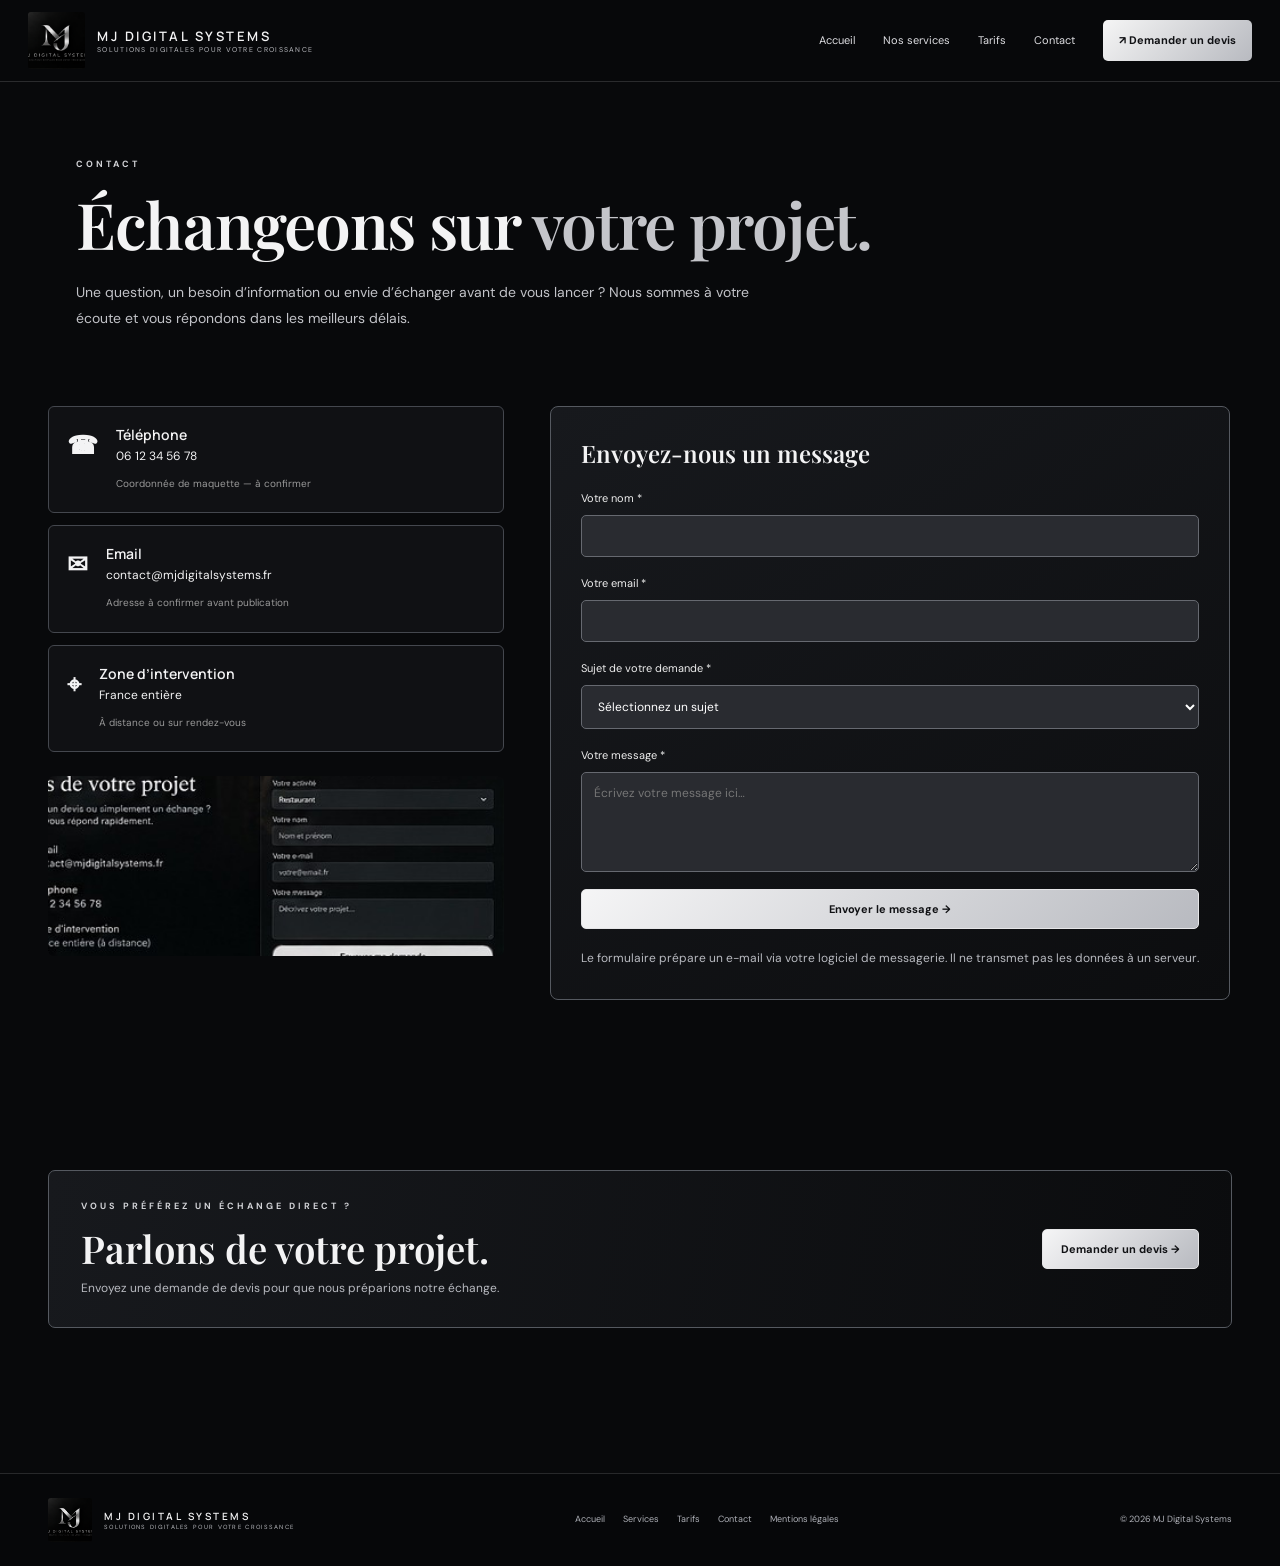
==== contact.html @ fbd268e7 "Add files via upload" ====
<!doctype html>
<html lang="fr"><head><meta charset="utf-8"><meta name="viewport" content="width=device-width,initial-scale=1">
<meta name="theme-color" content="#08090b"><meta name="description" content="MJ Digital Systems conçoit des sites internet, menus numériques et solutions QR code pour les professionnels.">
<title>Contact | MJ Digital Systems</title>
<link rel="preconnect" href="https://fonts.googleapis.com"><link rel="preconnect" href="https://fonts.gstatic.com" crossorigin>
<link href="https://fonts.googleapis.com/css2?family=DM+Sans:wght@400;500;600;700&family=Manrope:wght@400;500;600;700;800&family=Playfair+Display:wght@500;600&display=swap" rel="stylesheet">
<link rel="stylesheet" href="styles.css"></head><body>
<header class="header"><a class="brand" href="index.html"><img src="logo-mj-digital-systems.png" alt="MJ Digital Systems"><span><b>MJ DIGITAL SYSTEMS</b><small>SOLUTIONS DIGITALES POUR VOTRE CROISSANCE</small></span></a>
<button class="menu" aria-label="Ouvrir le menu" aria-expanded="false">☰</button><nav class="nav"><a href="index.html">Accueil</a><a href="services.html">Nos services</a><a href="tarifs.html">Tarifs</a><a href="contact.html">Contact</a><a class="nav-cta" href="devis.html">↗ Demander un devis</a></nav></header>
<main><section class="page-hero"><p class="eyebrow">CONTACT</p><h1>Échangeons sur <em>votre projet.</em></h1><p class="lead">Une question, un besoin d’information ou envie d’échanger avant de vous lancer ? Nous sommes à votre écoute et vous répondons dans les meilleurs délais.</p></section><section class="section contact-layout"><aside class="contact-details"><article><b>☎</b><div><h3>Téléphone</h3><p>06 12 34 56 78</p><small>Coordonnée de maquette — à confirmer</small></div></article><article><b>✉</b><div><h3>Email</h3><p>contact@mjdigitalsystems.fr</p><small>Adresse à confirmer avant publication</small></div></article><article><b>⌖</b><div><h3>Zone d’intervention</h3><p>France entière</p><small>À distance ou sur rendez-vous</small></div></article><img class="contact-image" src="contact-workspace.jpg" alt="Espace de travail MJ Digital Systems"></aside><form id="contact-form" class="form-card"><h2>Envoyez-nous un message</h2><label>Votre nom *<input name="nom" required></label><label>Votre email *<input name="email" type="email" required></label><label>Sujet de votre demande *<select name="sujet" required><option value="">Sélectionnez un sujet</option><option>Création de site internet</option><option>Solution restaurant / QR code</option><option>Demande de tarif</option><option>Autre demande</option></select></label><label>Votre message *<textarea name="message" required placeholder="Écrivez votre message ici…"></textarea></label><button class="btn silver" type="submit">Envoyer le message →</button><p class="fineprint">Le formulaire prépare un e-mail via votre logiciel de messagerie. Il ne transmet pas les données à un serveur.</p></form></section><section class="section"><div class="cta-band"><div><p class="eyebrow">VOUS PRÉFÉREZ UN ÉCHANGE DIRECT ?</p><h2>Parlons de votre projet.</h2><p>Envoyez une demande de devis pour que nous préparions notre échange.</p></div><a class="btn silver" href="devis.html">Demander un devis →</a></div></section></main><footer class="footer"><a class="brand" href="index.html"><img src="logo-mj-digital-systems.png" alt=""><span><b>MJ DIGITAL SYSTEMS</b><small>SOLUTIONS DIGITALES POUR VOTRE CROISSANCE</small></span></a><nav><a href="index.html">Accueil</a><a href="services.html">Services</a><a href="tarifs.html">Tarifs</a><a href="contact.html">Contact</a><a href="mentions-legales.html">Mentions légales</a></nav><small>© <span class="year"></span> MJ Digital Systems</small></footer><script src="script.js"></script></body></html>
---- styles.css ----
*{box-sizing:border-box}html{scroll-behavior:smooth}body{margin:0;background:#08090b;color:#f3f3f4;font:15px/1.65 "DM Sans",sans-serif}a{color:inherit;text-decoration:none}.header{height:82px;padding:0 max(28px,calc((100% - 1240px)/2));display:flex;align-items:center;justify-content:space-between;border-bottom:1px solid #ffffff24;position:sticky;top:0;z-index:20;background:#08090bf2;backdrop-filter:blur(16px)}.brand{display:flex;align-items:center;gap:12px}.brand img{width:57px;height:57px;object-fit:cover;border-radius:3px}.brand span{display:flex;flex-direction:column;line-height:1.4}.brand b{font:600 13px Manrope,sans-serif;letter-spacing:2.5px}.brand small{font-size:7px;letter-spacing:1.3px;color:#b8b9be}.nav{display:flex;align-items:center;gap:28px}.nav a{font-size:11px;color:#dedee2}.nav a:hover{color:white}.nav-cta{background:linear-gradient(135deg,#f5f5f5,#b8bac0);color:#101114!important;padding:11px 16px;border-radius:5px;font-weight:700}.menu{display:none;background:none;border:0;color:#fff;font-size:24px}.hero{max-width:1240px;margin:auto;min-height:550px;padding:65px 28px;display:grid;grid-template-columns:1fr 1.08fr;gap:45px;align-items:center}.hero-copy{max-width:570px}.eyebrow{font-size:9px;letter-spacing:3px;color:#d1d2d6;font-weight:700;margin:0 0 17px}.hero h1,.page-hero h1{font:600 clamp(40px,5vw,64px)/1.08 "Playfair Display",serif;letter-spacing:-1.3px;margin:0 0 22px}.hero h1 em,.page-hero h1 em{color:#c4c5ca;font-style:normal}.lead{font-size:14px;color:#c2c3c8;line-height:1.85;max-width:540px}.actions{display:flex;gap:12px;margin-top:28px;flex-wrap:wrap}.btn{display:inline-flex;align-items:center;justify-content:center;gap:16px;border:1px solid #777980;padding:12px 18px;border-radius:5px;font:700 11px "DM Sans";cursor:pointer}.silver{background:linear-gradient(135deg,#f5f5f6,#b8bac0);color:#101114;border-color:#e5e5e7}.outline{background:transparent;color:#f3f3f4}.dark{background:#111216;color:white;border-color:#111216}.hero-photo{height:405px;position:relative;border:1px solid #555;border-radius:8px;overflow:hidden;background:#181818}.hero-photo>img{width:100%;height:100%;object-fit:cover;filter:brightness(.72)}.hero-photo:after{content:"";position:absolute;inset:0;background:linear-gradient(90deg,#05060744,transparent 65%),linear-gradient(0deg,#05060788,transparent 45%)}.photo-stamp{position:absolute;right:20px;bottom:18px;width:116px;height:74px;overflow:hidden;border:1px solid #ffffff66;border-radius:4px;z-index:1}.photo-stamp img{width:100%;height:100%;object-fit:cover}.value-row{max-width:1184px;margin:auto;padding:32px 20px 48px;border-top:1px solid #ffffff24;border-bottom:1px solid #ffffff24;display:grid;grid-template-columns:repeat(3,1fr);text-align:center}.value-row article{padding:10px 24px;border-right:1px solid #ffffff20}.value-row article:last-child{border:0}.value-row article>span{font-size:28px;color:#d9dade}.value-row h3{font:600 15px Manrope;margin:7px 0}.value-row p,.section-title>p:last-child{font-size:12px;color:#b8bac0;margin:0}.section{max-width:1240px;margin:auto;padding:80px 28px}.section-title{text-align:center;max-width:720px;margin:0 auto 36px}.section-title h2,.cta-band h2{font:600 clamp(28px,3vw,39px) "Playfair Display",serif;margin:0 0 13px}.cards{display:grid;gap:18px}.three{grid-template-columns:repeat(3,1fr)}.two{grid-template-columns:repeat(2,1fr)}.service-card,.feature-card{border:1px solid #45474d;background:linear-gradient(145deg,#17191d,#0c0d0f);border-radius:7px;overflow:hidden;transition:transform .2s,border-color .2s}.service-card:hover{transform:translateY(-4px);border-color:#bfc1c8}.service-card>img{width:100%;height:190px;object-fit:cover;display:block;filter:brightness(.82)}.service-card>div{padding:18px 20px}.service-card h3,.price-card h3{font:600 17px Manrope;margin:0 0 8px}.service-card p,.price-card p{font-size:12px;color:#b8bac0;margin:0 0 15px}.service-card b{font-size:10px}.pricing{background:linear-gradient(180deg,#101114,#090a0c);max-width:none;border-block:1px solid #ffffff1c}.pricing>.section-title,.pricing>.cards,.pricing>.fineprint,.pricing .table-wrap{max-width:1184px;margin-left:auto;margin-right:auto}.price-card{position:relative;border:1px solid #53565d;border-radius:7px;padding:26px;background:linear-gradient(145deg,#17191d,#0b0c0e);display:flex;flex-direction:column;min-height:445px}.price-card.featured{background:linear-gradient(145deg,#e9e9eb,#c1c2c7);color:#111216;transform:translateY(-7px)}.popular{position:absolute;top:-12px;left:50%;transform:translateX(-50%);white-space:nowrap;background:#f5f5f6;color:#15161a;border-radius:20px;padding:4px 13px;font-size:8px;font-weight:800}.price-card strong{font:700 32px Manrope;margin-top:12px}.price-card>small{font-size:10px;color:#aeb0b7}.featured p,.featured>small{color:#444}.price-card ul,.feature-card ul{padding-left:17px;margin:20px 0 24px;flex:1}.price-card li{font-size:11px;color:#d1d2d5;padding:5px 0}.featured li{color:#333}.price-card .btn{width:100%;margin-top:auto}.fineprint{text-align:center;font-size:10px;color:#93959c;margin:20px auto 0;max-width:900px}.approach{padding-bottom:90px}.steps{display:grid;grid-template-columns:repeat(3,1fr);gap:28px;text-align:center}.steps article{padding:12px}.steps article>b{display:grid;place-items:center;width:48px;height:48px;margin:0 auto 16px;border:1px solid #bfc1c7;border-radius:50%;font:700 17px Manrope;background:#121316}.steps h3{font:600 15px Manrope}.steps p{font-size:12px;color:#b9bbc1}.cta-band{max-width:1184px;margin:10px auto 65px;padding:28px 32px;border:1px solid #555960;border-radius:7px;background:linear-gradient(100deg,#17191d,#0b0c0e);display:flex;align-items:center;justify-content:space-between;gap:24px}.cta-band .eyebrow{margin-bottom:8px}.cta-band h2{margin:0 0 5px}.cta-band p:not(.eyebrow){font-size:12px;color:#b8bac0;margin:0}.page-hero{max-width:1184px;margin:auto;padding:75px 28px 25px}.page-hero h1{max-width:800px}.page-hero .lead{max-width:700px}.page-hero.compact{text-align:center;padding-bottom:35px}.page-hero.compact .lead{margin:auto}.feature-card{display:grid;grid-template-columns: .9fr 1.1fr;min-height:300px}.feature-card>img{width:100%;height:100%;min-height:300px;object-fit:cover;filter:brightness(.8)}.feature-card>div{padding:27px}.feature-card h2{font:600 25px "Playfair Display";margin:0 0 12px}.feature-card p:not(.eyebrow){font-size:12px;color:#bfc1c6}.feature-card li{font-size:11px;color:#d0d1d5;padding:4px 0}.table-wrap{margin-top:55px;overflow-x:auto}.table-wrap h2{font:600 23px "Playfair Display"}.table-wrap table{width:100%;border-collapse:collapse;min-width:600px;background:#111216}.table-wrap th,.table-wrap td{text-align:left;padding:13px 15px;border:1px solid #373a40;font-size:11px}.table-wrap th{background:#27292e}.progress{display:flex;justify-content:center;align-items:center;gap:14px;margin:0 auto 25px}.progress>span{width:34px;height:34px;border:1px solid #676a72;border-radius:50%;display:grid;place-items:center;font-weight:700;color:#aeb0b7;position:relative}.progress>span small{position:absolute;top:39px;white-space:nowrap;font-size:9px;font-weight:400}.progress>span.active{background:linear-gradient(135deg,#f4f4f5,#b8bac0);color:#111}.progress>i{width:15%;height:1px;background:#676a72}.form-section{padding-top:25px}.form-card{max-width:850px;margin:auto;padding:30px;border:1px solid #555960;border-radius:8px;background:linear-gradient(145deg,#17191d,#0c0d0f)}.form-page{display:none}.form-page.active{display:block}.form-card h2{font:600 24px "Playfair Display";margin:0}.form-card p{font-size:12px;color:#b8bac0}.form-card label{display:block;font-size:11px;margin:17px 0;color:#eee}.form-card input:not([type=radio]):not([type=checkbox]),.form-card select,.form-card textarea{display:block;width:100%;margin-top:8px;background:#292b30;color:#fff;border:1px solid #666970;border-radius:5px;padding:12px;font:12px "DM Sans"}.form-card textarea{min-height:100px;resize:vertical}.form-card fieldset{border:0;padding:0;margin:22px 0}.form-card legend{font-size:11px}.choice-grid{display:grid;grid-template-columns:repeat(4,1fr);gap:10px}.choice{position:relative;border:1px solid #555960;border-radius:6px;padding:17px 9px!important;min-height:115px;text-align:center;display:flex!important;flex-direction:column;align-items:center;justify-content:center}.choice input{position:absolute;top:8px;right:8px}.choice b{font-size:22px}.choice strong{font-size:11px}.choice small{font-size:9px;color:#aaa}.choice:has(input:checked){border-color:#fff;background:#ffffff10}.checks{display:grid;grid-template-columns:repeat(2,1fr);gap:8px}.checks label{padding:10px;border:1px solid #555960;border-radius:5px;margin:0}.checks input,.consent input{accent-color:#ccc;margin-right:7px}.two{display:grid;grid-template-columns:1fr 1fr;gap:15px}.form-nav{display:flex;justify-content:space-between;margin-top:24px}.assurances{max-width:850px;margin:20px auto;display:grid;grid-template-columns:repeat(3,1fr);border:1px solid #3f4248;border-radius:6px;padding:18px}.assurances span{text-align:center;font-size:14px;border-right:1px solid #444;padding:5px}.assurances span:last-child{border:0}.assurances small{display:block;font-size:9px;color:#aaa}.success{text-align:center;margin-top:20px}.contact-layout{display:grid;grid-template-columns:.8fr 1.2fr;gap:45px;align-items:start;padding-top:35px}.contact-details article{display:flex;gap:18px;padding:18px;border:1px solid #44474e;border-radius:6px;margin-bottom:12px;background:#101114}.contact-details article>b{font-size:25px}.contact-details h3{font:600 14px Manrope;margin:0}.contact-details p{font-size:12px;margin:3px 0}.contact-details small{font-size:10px;color:#999}.contact-image{width:100%;height:180px;object-fit:cover;border-radius:6px;margin-top:12px}.contact-layout .form-card h2{margin-bottom:20px}.contact-layout .form-card .btn{width:100%}.legal{max-width:850px}.legal h2{font:600 21px "Playfair Display";margin-top:28px}.legal p{font-size:13px;color:#bbb}.footer{border-top:1px solid #ffffff22;padding:24px max(28px,calc((100% - 1184px)/2));display:flex;align-items:center;justify-content:space-between;gap:20px;background:#060709}.footer .brand img{width:44px;height:44px}.footer .brand b{font-size:10px}.footer .brand small{font-size:6px}.footer nav{display:flex;gap:18px;flex-wrap:wrap}.footer nav a,.footer>small{font-size:9px;color:#aeb0b7}@media(max-width:760px){.header{height:70px;padding:0 17px}.brand img{width:45px;height:45px}.brand b{font-size:10px}.brand small{font-size:6px}.menu{display:block}.nav{display:none;position:absolute;top:69px;left:0;right:0;padding:15px 20px 20px;background:#0b0c0f;border-bottom:1px solid #444;flex-direction:column;align-items:stretch;gap:0}.nav.open{display:flex}.nav a:not(.nav-cta){padding:12px 0;border-bottom:1px solid #ffffff14}.nav-cta{margin-top:12px;text-align:center}.hero{grid-template-columns:1fr;padding:48px 20px 38px;gap:28px}.hero h1,.page-hero h1{font-size:43px}.hero-photo{height:280px}.value-row{grid-template-columns:1fr;padding:15px 20px}.value-row article{border-right:0;border-bottom:1px solid #ffffff20;padding:18px}.value-row article:last-child{border:0}.section{padding:58px 20px}.three,.two{grid-template-columns:1fr}.price-card.featured{transform:none;margin:8px 0}.steps{grid-template-columns:1fr;gap:10px}.steps article{padding:10px 0}.cta-band{margin:0 20px 45px;padding:23px;align-items:flex-start;flex-direction:column}.page-hero{padding:50px 20px 15px}.feature-card{grid-template-columns:1fr}.feature-card>img{height:210px;min-height:0}.choice-grid{grid-template-columns:repeat(2,1fr)}.form-card{padding:21px 16px}.two{gap:0}.progress{gap:7px}.progress>i{width:9%}.progress>span small{font-size:8px}.assurances{padding:12px 5px}.assurances span{font-size:11px;padding:5px 3px}.assurances small{font-size:8px}.contact-layout{grid-template-columns:1fr;gap:25px;padding-top:20px}.footer{padding:24px 18px;flex-direction:column;text-align:center}.footer nav{justify-content:center;gap:12px}}
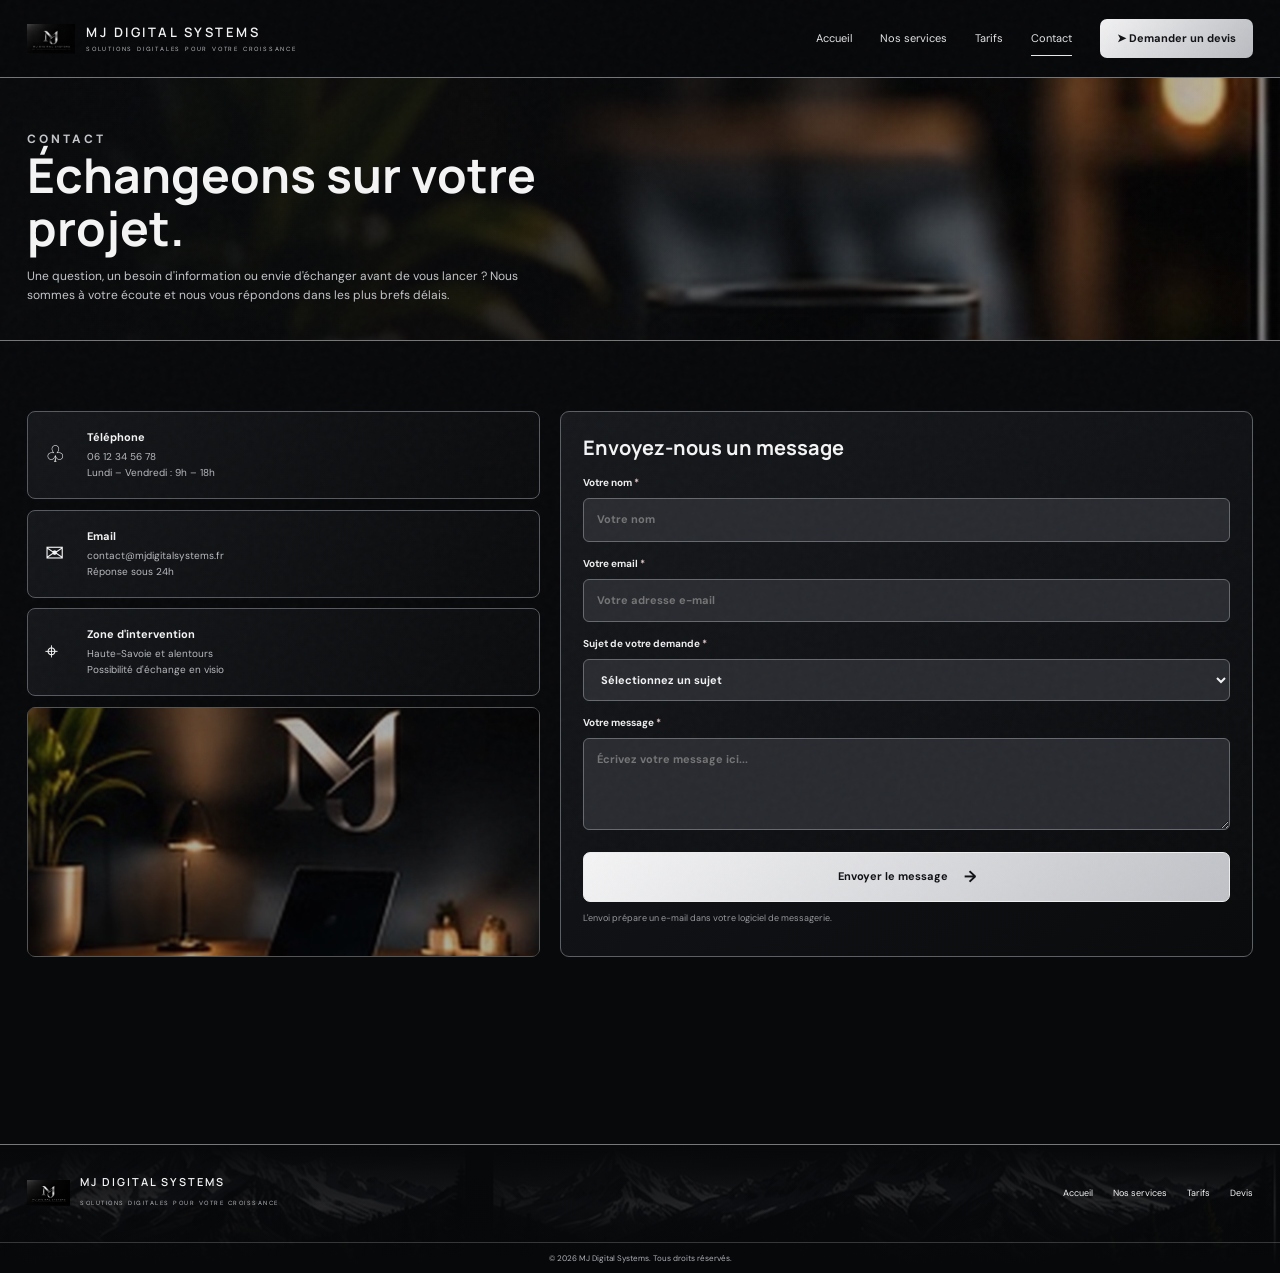
==== commit 40a77531: "Add files via upload" ====
--- a/contact.html
+++ b/contact.html
@@ -1,10 +1 @@
-<!doctype html>
-<html lang="fr"><head><meta charset="utf-8"><meta name="viewport" content="width=device-width,initial-scale=1">
-<meta name="theme-color" content="#08090b"><meta name="description" content="MJ Digital Systems conçoit des sites internet, menus numériques et solutions QR code pour les professionnels.">
-<title>Contact | MJ Digital Systems</title>
-<link rel="preconnect" href="https://fonts.googleapis.com"><link rel="preconnect" href="https://fonts.gstatic.com" crossorigin>
-<link href="https://fonts.googleapis.com/css2?family=DM+Sans:wght@400;500;600;700&family=Manrope:wght@400;500;600;700;800&family=Playfair+Display:wght@500;600&display=swap" rel="stylesheet">
-<link rel="stylesheet" href="styles.css"></head><body>
-<header class="header"><a class="brand" href="index.html"><img src="logo-mj-digital-systems.png" alt="MJ Digital Systems"><span><b>MJ DIGITAL SYSTEMS</b><small>SOLUTIONS DIGITALES POUR VOTRE CROISSANCE</small></span></a>
-<button class="menu" aria-label="Ouvrir le menu" aria-expanded="false">☰</button><nav class="nav"><a href="index.html">Accueil</a><a href="services.html">Nos services</a><a href="tarifs.html">Tarifs</a><a href="contact.html">Contact</a><a class="nav-cta" href="devis.html">↗ Demander un devis</a></nav></header>
-<main><section class="page-hero"><p class="eyebrow">CONTACT</p><h1>Échangeons sur <em>votre projet.</em></h1><p class="lead">Une question, un besoin d’information ou envie d’échanger avant de vous lancer ? Nous sommes à votre écoute et vous répondons dans les meilleurs délais.</p></section><section class="section contact-layout"><aside class="contact-details"><article><b>☎</b><div><h3>Téléphone</h3><p>06 12 34 56 78</p><small>Coordonnée de maquette — à confirmer</small></div></article><article><b>✉</b><div><h3>Email</h3><p>contact@mjdigitalsystems.fr</p><small>Adresse à confirmer avant publication</small></div></article><article><b>⌖</b><div><h3>Zone d’intervention</h3><p>France entière</p><small>À distance ou sur rendez-vous</small></div></article><img class="contact-image" src="contact-workspace.jpg" alt="Espace de travail MJ Digital Systems"></aside><form id="contact-form" class="form-card"><h2>Envoyez-nous un message</h2><label>Votre nom *<input name="nom" required></label><label>Votre email *<input name="email" type="email" required></label><label>Sujet de votre demande *<select name="sujet" required><option value="">Sélectionnez un sujet</option><option>Création de site internet</option><option>Solution restaurant / QR code</option><option>Demande de tarif</option><option>Autre demande</option></select></label><label>Votre message *<textarea name="message" required placeholder="Écrivez votre message ici…"></textarea></label><button class="btn silver" type="submit">Envoyer le message →</button><p class="fineprint">Le formulaire prépare un e-mail via votre logiciel de messagerie. Il ne transmet pas les données à un serveur.</p></form></section><section class="section"><div class="cta-band"><div><p class="eyebrow">VOUS PRÉFÉREZ UN ÉCHANGE DIRECT ?</p><h2>Parlons de votre projet.</h2><p>Envoyez une demande de devis pour que nous préparions notre échange.</p></div><a class="btn silver" href="devis.html">Demander un devis →</a></div></section></main><footer class="footer"><a class="brand" href="index.html"><img src="logo-mj-digital-systems.png" alt=""><span><b>MJ DIGITAL SYSTEMS</b><small>SOLUTIONS DIGITALES POUR VOTRE CROISSANCE</small></span></a><nav><a href="index.html">Accueil</a><a href="services.html">Services</a><a href="tarifs.html">Tarifs</a><a href="contact.html">Contact</a><a href="mentions-legales.html">Mentions légales</a></nav><small>© <span class="year"></span> MJ Digital Systems</small></footer><script src="script.js"></script></body></html>+<!doctype html><html lang="fr"><head><meta charset="utf-8"><meta name="viewport" content="width=device-width,initial-scale=1"><meta name="theme-color" content="#08090b"><meta name="description" content="Contactez MJ Digital Systems pour parler de votre projet de site internet, menu digital ou solution numérique."><title>Contact | MJ Digital Systems</title><link rel="icon" href="logo-mj-digital-systems.png"><link rel="stylesheet" href="styles.css"></head><body class="page-contact"><header class="header"><a class="brand" href="index.html"><img src="logo-mj-digital-systems.png" alt="MJ Digital Systems"><span class="brand-copy"><strong>MJ DIGITAL SYSTEMS</strong><small>SOLUTIONS DIGITALES POUR VOTRE CROISSANCE</small></span></a><button class="menu" aria-expanded="false" aria-label="Ouvrir le menu">☰</button><nav class="nav"><a href="index.html">Accueil</a><a href="index.html#services">Nos services</a><a href="index.html#tarifs">Tarifs</a><a class="active" href="contact.html">Contact</a><a class="cta" href="devis.html">➤ Demander un devis</a></nav></header><main><section class="page-hero"><div class="wrap"><p class="eyebrow">CONTACT</p><h1>Échangeons sur votre projet.</h1><p>Une question, un besoin d'information ou envie d'échanger avant de vous lancer ? Nous sommes à votre écoute et nous vous répondons dans les plus brefs délais.</p></div></section><section class="section wrap"><div class="contact-grid"><div class="contact-details"><article class="detail"><span class="sym">♧</span><div><strong>Téléphone</strong><p>06 12 34 56 78<br>Lundi – Vendredi : 9h – 18h</p></div></article><article class="detail"><span class="sym">✉</span><div><strong>Email</strong><p>contact@mjdigitalsystems.fr<br>Réponse sous 24h</p></div></article><article class="detail"><span class="sym">⌖</span><div><strong>Zone d'intervention</strong><p>Haute-Savoie et alentours<br>Possibilité d'échange en visio</p></div></article><div class="contact-pic" role="img" aria-label="Ambiance de travail MJ Digital Systems"></div></div><div class="contact-form"><h2>Envoyez-nous un message</h2><form id="contact-form"><label class="field">Votre nom <b>*</b><input name="nom" required placeholder="Votre nom"></label><label class="field">Votre email <b>*</b><input type="email" name="email" required placeholder="Votre adresse e-mail"></label><label class="field">Sujet de votre demande <b>*</b><select name="sujet" required><option value="">Sélectionnez un sujet</option><option>Création de site internet</option><option>Solution restaurant / QR Code</option><option>Solutions digitales</option><option>Question sur les tarifs</option><option>Autre demande</option></select></label><label class="field">Votre message <b>*</b><textarea name="message" required placeholder="Écrivez votre message ici..."></textarea></label><button class="btn btn-light" type="submit">Envoyer le message <span class="arrow">→</span></button><p class="note">L'envoi prépare un e-mail dans votre logiciel de messagerie.</p></form></div></div><div class="appointment"><span class="cal">▦</span><div><h3>Prendre un rendez-vous</h3><p>Vous préférez échanger directement ? Planifions un rendez-vous (téléphonique ou en visio) au moment qui vous convient.</p></div><a class="btn btn-light" href="mailto:contact@mjdigitalsystems.fr?subject=Demande%20de%20rendez-vous">Réserver un créneau <span class="arrow">→</span></a></div></section></main><footer class="footer"><div class="footer-inner wrap"><a class="footer-brand" href="index.html"><img src="logo-mj-digital-systems.png" alt=""><span><strong>MJ DIGITAL SYSTEMS</strong><small>SOLUTIONS DIGITALES POUR VOTRE CROISSANCE</small></span></a><nav class="footer-nav"><a href="index.html">Accueil</a><a href="index.html#services">Nos services</a><a href="index.html#tarifs">Tarifs</a><a href="devis.html">Devis</a></nav></div><div class="copyright">© <span class="year"></span> MJ Digital Systems. Tous droits réservés.</div></footer><script src="script.js"></script></body></html>
--- a/styles.css
+++ b/styles.css
@@ -1 +1,43 @@
-*{box-sizing:border-box}html{scroll-behavior:smooth}body{margin:0;background:#08090b;color:#f3f3f4;font:15px/1.65 "DM Sans",sans-serif}a{color:inherit;text-decoration:none}.header{height:82px;padding:0 max(28px,calc((100% - 1240px)/2));display:flex;align-items:center;justify-content:space-between;border-bottom:1px solid #ffffff24;position:sticky;top:0;z-index:20;background:#08090bf2;backdrop-filter:blur(16px)}.brand{display:flex;align-items:center;gap:12px}.brand img{width:57px;height:57px;object-fit:cover;border-radius:3px}.brand span{display:flex;flex-direction:column;line-height:1.4}.brand b{font:600 13px Manrope,sans-serif;letter-spacing:2.5px}.brand small{font-size:7px;letter-spacing:1.3px;color:#b8b9be}.nav{display:flex;align-items:center;gap:28px}.nav a{font-size:11px;color:#dedee2}.nav a:hover{color:white}.nav-cta{background:linear-gradient(135deg,#f5f5f5,#b8bac0);color:#101114!important;padding:11px 16px;border-radius:5px;font-weight:700}.menu{display:none;background:none;border:0;color:#fff;font-size:24px}.hero{max-width:1240px;margin:auto;min-height:550px;padding:65px 28px;display:grid;grid-template-columns:1fr 1.08fr;gap:45px;align-items:center}.hero-copy{max-width:570px}.eyebrow{font-size:9px;letter-spacing:3px;color:#d1d2d6;font-weight:700;margin:0 0 17px}.hero h1,.page-hero h1{font:600 clamp(40px,5vw,64px)/1.08 "Playfair Display",serif;letter-spacing:-1.3px;margin:0 0 22px}.hero h1 em,.page-hero h1 em{color:#c4c5ca;font-style:normal}.lead{font-size:14px;color:#c2c3c8;line-height:1.85;max-width:540px}.actions{display:flex;gap:12px;margin-top:28px;flex-wrap:wrap}.btn{display:inline-flex;align-items:center;justify-content:center;gap:16px;border:1px solid #777980;padding:12px 18px;border-radius:5px;font:700 11px "DM Sans";cursor:pointer}.silver{background:linear-gradient(135deg,#f5f5f6,#b8bac0);color:#101114;border-color:#e5e5e7}.outline{background:transparent;color:#f3f3f4}.dark{background:#111216;color:white;border-color:#111216}.hero-photo{height:405px;position:relative;border:1px solid #555;border-radius:8px;overflow:hidden;background:#181818}.hero-photo>img{width:100%;height:100%;object-fit:cover;filter:brightness(.72)}.hero-photo:after{content:"";position:absolute;inset:0;background:linear-gradient(90deg,#05060744,transparent 65%),linear-gradient(0deg,#05060788,transparent 45%)}.photo-stamp{position:absolute;right:20px;bottom:18px;width:116px;height:74px;overflow:hidden;border:1px solid #ffffff66;border-radius:4px;z-index:1}.photo-stamp img{width:100%;height:100%;object-fit:cover}.value-row{max-width:1184px;margin:auto;padding:32px 20px 48px;border-top:1px solid #ffffff24;border-bottom:1px solid #ffffff24;display:grid;grid-template-columns:repeat(3,1fr);text-align:center}.value-row article{padding:10px 24px;border-right:1px solid #ffffff20}.value-row article:last-child{border:0}.value-row article>span{font-size:28px;color:#d9dade}.value-row h3{font:600 15px Manrope;margin:7px 0}.value-row p,.section-title>p:last-child{font-size:12px;color:#b8bac0;margin:0}.section{max-width:1240px;margin:auto;padding:80px 28px}.section-title{text-align:center;max-width:720px;margin:0 auto 36px}.section-title h2,.cta-band h2{font:600 clamp(28px,3vw,39px) "Playfair Display",serif;margin:0 0 13px}.cards{display:grid;gap:18px}.three{grid-template-columns:repeat(3,1fr)}.two{grid-template-columns:repeat(2,1fr)}.service-card,.feature-card{border:1px solid #45474d;background:linear-gradient(145deg,#17191d,#0c0d0f);border-radius:7px;overflow:hidden;transition:transform .2s,border-color .2s}.service-card:hover{transform:translateY(-4px);border-color:#bfc1c8}.service-card>img{width:100%;height:190px;object-fit:cover;display:block;filter:brightness(.82)}.service-card>div{padding:18px 20px}.service-card h3,.price-card h3{font:600 17px Manrope;margin:0 0 8px}.service-card p,.price-card p{font-size:12px;color:#b8bac0;margin:0 0 15px}.service-card b{font-size:10px}.pricing{background:linear-gradient(180deg,#101114,#090a0c);max-width:none;border-block:1px solid #ffffff1c}.pricing>.section-title,.pricing>.cards,.pricing>.fineprint,.pricing .table-wrap{max-width:1184px;margin-left:auto;margin-right:auto}.price-card{position:relative;border:1px solid #53565d;border-radius:7px;padding:26px;background:linear-gradient(145deg,#17191d,#0b0c0e);display:flex;flex-direction:column;min-height:445px}.price-card.featured{background:linear-gradient(145deg,#e9e9eb,#c1c2c7);color:#111216;transform:translateY(-7px)}.popular{position:absolute;top:-12px;left:50%;transform:translateX(-50%);white-space:nowrap;background:#f5f5f6;color:#15161a;border-radius:20px;padding:4px 13px;font-size:8px;font-weight:800}.price-card strong{font:700 32px Manrope;margin-top:12px}.price-card>small{font-size:10px;color:#aeb0b7}.featured p,.featured>small{color:#444}.price-card ul,.feature-card ul{padding-left:17px;margin:20px 0 24px;flex:1}.price-card li{font-size:11px;color:#d1d2d5;padding:5px 0}.featured li{color:#333}.price-card .btn{width:100%;margin-top:auto}.fineprint{text-align:center;font-size:10px;color:#93959c;margin:20px auto 0;max-width:900px}.approach{padding-bottom:90px}.steps{display:grid;grid-template-columns:repeat(3,1fr);gap:28px;text-align:center}.steps article{padding:12px}.steps article>b{display:grid;place-items:center;width:48px;height:48px;margin:0 auto 16px;border:1px solid #bfc1c7;border-radius:50%;font:700 17px Manrope;background:#121316}.steps h3{font:600 15px Manrope}.steps p{font-size:12px;color:#b9bbc1}.cta-band{max-width:1184px;margin:10px auto 65px;padding:28px 32px;border:1px solid #555960;border-radius:7px;background:linear-gradient(100deg,#17191d,#0b0c0e);display:flex;align-items:center;justify-content:space-between;gap:24px}.cta-band .eyebrow{margin-bottom:8px}.cta-band h2{margin:0 0 5px}.cta-band p:not(.eyebrow){font-size:12px;color:#b8bac0;margin:0}.page-hero{max-width:1184px;margin:auto;padding:75px 28px 25px}.page-hero h1{max-width:800px}.page-hero .lead{max-width:700px}.page-hero.compact{text-align:center;padding-bottom:35px}.page-hero.compact .lead{margin:auto}.feature-card{display:grid;grid-template-columns: .9fr 1.1fr;min-height:300px}.feature-card>img{width:100%;height:100%;min-height:300px;object-fit:cover;filter:brightness(.8)}.feature-card>div{padding:27px}.feature-card h2{font:600 25px "Playfair Display";margin:0 0 12px}.feature-card p:not(.eyebrow){font-size:12px;color:#bfc1c6}.feature-card li{font-size:11px;color:#d0d1d5;padding:4px 0}.table-wrap{margin-top:55px;overflow-x:auto}.table-wrap h2{font:600 23px "Playfair Display"}.table-wrap table{width:100%;border-collapse:collapse;min-width:600px;background:#111216}.table-wrap th,.table-wrap td{text-align:left;padding:13px 15px;border:1px solid #373a40;font-size:11px}.table-wrap th{background:#27292e}.progress{display:flex;justify-content:center;align-items:center;gap:14px;margin:0 auto 25px}.progress>span{width:34px;height:34px;border:1px solid #676a72;border-radius:50%;display:grid;place-items:center;font-weight:700;color:#aeb0b7;position:relative}.progress>span small{position:absolute;top:39px;white-space:nowrap;font-size:9px;font-weight:400}.progress>span.active{background:linear-gradient(135deg,#f4f4f5,#b8bac0);color:#111}.progress>i{width:15%;height:1px;background:#676a72}.form-section{padding-top:25px}.form-card{max-width:850px;margin:auto;padding:30px;border:1px solid #555960;border-radius:8px;background:linear-gradient(145deg,#17191d,#0c0d0f)}.form-page{display:none}.form-page.active{display:block}.form-card h2{font:600 24px "Playfair Display";margin:0}.form-card p{font-size:12px;color:#b8bac0}.form-card label{display:block;font-size:11px;margin:17px 0;color:#eee}.form-card input:not([type=radio]):not([type=checkbox]),.form-card select,.form-card textarea{display:block;width:100%;margin-top:8px;background:#292b30;color:#fff;border:1px solid #666970;border-radius:5px;padding:12px;font:12px "DM Sans"}.form-card textarea{min-height:100px;resize:vertical}.form-card fieldset{border:0;padding:0;margin:22px 0}.form-card legend{font-size:11px}.choice-grid{display:grid;grid-template-columns:repeat(4,1fr);gap:10px}.choice{position:relative;border:1px solid #555960;border-radius:6px;padding:17px 9px!important;min-height:115px;text-align:center;display:flex!important;flex-direction:column;align-items:center;justify-content:center}.choice input{position:absolute;top:8px;right:8px}.choice b{font-size:22px}.choice strong{font-size:11px}.choice small{font-size:9px;color:#aaa}.choice:has(input:checked){border-color:#fff;background:#ffffff10}.checks{display:grid;grid-template-columns:repeat(2,1fr);gap:8px}.checks label{padding:10px;border:1px solid #555960;border-radius:5px;margin:0}.checks input,.consent input{accent-color:#ccc;margin-right:7px}.two{display:grid;grid-template-columns:1fr 1fr;gap:15px}.form-nav{display:flex;justify-content:space-between;margin-top:24px}.assurances{max-width:850px;margin:20px auto;display:grid;grid-template-columns:repeat(3,1fr);border:1px solid #3f4248;border-radius:6px;padding:18px}.assurances span{text-align:center;font-size:14px;border-right:1px solid #444;padding:5px}.assurances span:last-child{border:0}.assurances small{display:block;font-size:9px;color:#aaa}.success{text-align:center;margin-top:20px}.contact-layout{display:grid;grid-template-columns:.8fr 1.2fr;gap:45px;align-items:start;padding-top:35px}.contact-details article{display:flex;gap:18px;padding:18px;border:1px solid #44474e;border-radius:6px;margin-bottom:12px;background:#101114}.contact-details article>b{font-size:25px}.contact-details h3{font:600 14px Manrope;margin:0}.contact-details p{font-size:12px;margin:3px 0}.contact-details small{font-size:10px;color:#999}.contact-image{width:100%;height:180px;object-fit:cover;border-radius:6px;margin-top:12px}.contact-layout .form-card h2{margin-bottom:20px}.contact-layout .form-card .btn{width:100%}.legal{max-width:850px}.legal h2{font:600 21px "Playfair Display";margin-top:28px}.legal p{font-size:13px;color:#bbb}.footer{border-top:1px solid #ffffff22;padding:24px max(28px,calc((100% - 1184px)/2));display:flex;align-items:center;justify-content:space-between;gap:20px;background:#060709}.footer .brand img{width:44px;height:44px}.footer .brand b{font-size:10px}.footer .brand small{font-size:6px}.footer nav{display:flex;gap:18px;flex-wrap:wrap}.footer nav a,.footer>small{font-size:9px;color:#aeb0b7}@media(max-width:760px){.header{height:70px;padding:0 17px}.brand img{width:45px;height:45px}.brand b{font-size:10px}.brand small{font-size:6px}.menu{display:block}.nav{display:none;position:absolute;top:69px;left:0;right:0;padding:15px 20px 20px;background:#0b0c0f;border-bottom:1px solid #444;flex-direction:column;align-items:stretch;gap:0}.nav.open{display:flex}.nav a:not(.nav-cta){padding:12px 0;border-bottom:1px solid #ffffff14}.nav-cta{margin-top:12px;text-align:center}.hero{grid-template-columns:1fr;padding:48px 20px 38px;gap:28px}.hero h1,.page-hero h1{font-size:43px}.hero-photo{height:280px}.value-row{grid-template-columns:1fr;padding:15px 20px}.value-row article{border-right:0;border-bottom:1px solid #ffffff20;padding:18px}.value-row article:last-child{border:0}.section{padding:58px 20px}.three,.two{grid-template-columns:1fr}.price-card.featured{transform:none;margin:8px 0}.steps{grid-template-columns:1fr;gap:10px}.steps article{padding:10px 0}.cta-band{margin:0 20px 45px;padding:23px;align-items:flex-start;flex-direction:column}.page-hero{padding:50px 20px 15px}.feature-card{grid-template-columns:1fr}.feature-card>img{height:210px;min-height:0}.choice-grid{grid-template-columns:repeat(2,1fr)}.form-card{padding:21px 16px}.two{gap:0}.progress{gap:7px}.progress>i{width:9%}.progress>span small{font-size:8px}.assurances{padding:12px 5px}.assurances span{font-size:11px;padding:5px 3px}.assurances small{font-size:8px}.contact-layout{grid-template-columns:1fr;gap:25px;padding-top:20px}.footer{padding:24px 18px;flex-direction:column;text-align:center}.footer nav{justify-content:center;gap:12px}}+@import url('https://fonts.googleapis.com/css2?family=DM+Sans:wght@400;500;600;700&family=Manrope:wght@400;500;600;700;800&display=swap');
+:root{--bg:#08090b;--panel:#101114;--panel2:#17181c;--line:#56585e;--soft:#aeb0b6;--white:#f4f4f5;--silver:#d8d9dd;--max:1260px}
+*{box-sizing:border-box}html{scroll-behavior:smooth;scroll-padding-top:88px}body{margin:0;background:var(--bg);color:var(--white);font:14px/1.6 'DM Sans',sans-serif}body:after{content:"";position:fixed;inset:0;pointer-events:none;z-index:30;opacity:.07;background-image:url("data:image/svg+xml,%3Csvg viewBox='0 0 180 180' xmlns='http://www.w3.org/2000/svg'%3E%3Cfilter id='n'%3E%3CfeTurbulence type='fractalNoise' baseFrequency='.8' numOctaves='3' stitchTiles='stitch'/%3E%3C/filter%3E%3Crect width='100%25' height='100%25' filter='url(%23n)' opacity='.3'/%3E%3C/svg%3E")}
+a{color:inherit;text-decoration:none}button,input,select,textarea{font:inherit}.wrap{width:min(var(--max),calc(100% - 54px));margin:auto}.header{height:78px;position:sticky;top:0;z-index:20;background:#08090bf0;backdrop-filter:blur(14px);border-bottom:1px solid #73757a;display:flex;align-items:center;justify-content:space-between;padding:0 max(27px,calc((100% - var(--max))/2))}.brand{display:flex;align-items:center;gap:11px;min-width:260px}.brand img{width:48px;height:48px;object-fit:contain}.brand-copy{display:flex;flex-direction:column;line-height:1.2}.brand-copy strong{font:600 13px 'Manrope';letter-spacing:2.5px}.brand-copy small{font-size:6px;letter-spacing:1.8px;color:#bcbec3;margin-top:5px}.nav{display:flex;align-items:center;gap:28px}.nav a{font-size:11px;color:#e5e5e7;position:relative}.nav a.active:after,.nav a:hover:after{content:"";position:absolute;left:0;right:0;bottom:-9px;height:1px;background:#e7e8ea}.nav .cta{background:linear-gradient(135deg,#f2f2f3,#b9bbc0);color:#111216;border-radius:7px;padding:11px 17px;font-weight:700}.nav .cta:after{display:none}.nav .cta span{margin-right:7px}.menu{display:none;border:1px solid #65676d;background:#111216;color:white;border-radius:6px;padding:8px 10px}
+.hero{min-height:570px;display:grid;grid-template-columns:1.03fr .97fr;align-items:center;gap:25px;position:relative;padding-top:42px;padding-bottom:36px;border-bottom:1px solid #b8b9bd}.hero-copy{max-width:560px;z-index:2}.eyebrow{font-size:9px;letter-spacing:3px;font-weight:700;color:#d1d2d6;margin:0 0 17px}.hero h1{font:700 clamp(38px,4.2vw,56px)/1.08 'Manrope';letter-spacing:-2px;margin:0 0 17px;max-width:560px}.hero h1 em{font-style:normal;color:#c2c4ca}.lead{color:#c4c5c9;font-size:13px;line-height:1.75;max-width:490px}.actions{display:flex;gap:10px;flex-wrap:wrap;margin-top:24px}.btn{display:inline-flex;justify-content:center;align-items:center;gap:16px;padding:11px 17px;border:1px solid #aeb0b6;border-radius:7px;font-size:11px;font-weight:700;cursor:pointer;transition:.2s}.btn:hover{transform:translateY(-2px);box-shadow:0 7px 25px #fff2}.btn-light{background:linear-gradient(140deg,#f4f4f5,#bfc1c6);color:#101115;border-color:#eee}.btn-dark{background:#0a0b0d;color:#f2f2f3;border-color:#92949b}.btn .arrow{font-size:16px}.hero-visual{height:390px;position:relative;display:flex;align-items:center;justify-content:center}.hero-visual:before{content:"";position:absolute;inset:10% 0 4%;background:radial-gradient(ellipse,#9b9da51d,transparent 67%)}.hero-photo{position:absolute;width:100%;height:340px;object-fit:cover;object-position:center;border-radius:5px;filter:brightness(.72) contrast(1.12);mask-image:linear-gradient(90deg,transparent 0%,#000 15%,#000 88%,transparent 100%);-webkit-mask-image:linear-gradient(90deg,transparent 0%,#000 15%,#000 88%,transparent 100%)}.hero-visual:after{content:"";position:absolute;inset:0;background:linear-gradient(90deg,#08090b 0%,transparent 35%,transparent 75%,#08090b 100%),linear-gradient(0deg,#08090b 0%,transparent 30%,transparent 75%,#08090b 100%)}.hero-mark{position:absolute;right:7%;bottom:6%;z-index:2;width:100px;padding:12px;background:#0c0d10d9;border:1px solid #a4a6ad;border-radius:8px;box-shadow:0 10px 35px #000}.hero-mark img{width:100%;display:block}.hero-caption{position:absolute;z-index:3;bottom:4px;left:12%;font-size:8px;letter-spacing:3px;color:#d5d6da}
+.benefits{display:grid;grid-template-columns:repeat(3,1fr);padding:25px 0 38px;border-bottom:1px solid #55585e}.benefit{text-align:center;padding:5px 25px;border-right:1px solid #46484e}.benefit:last-child{border:0}.benefit-icon{font-size:27px;color:#e3e4e7;line-height:1}.benefit h3{font:700 14px 'Manrope';margin:8px 0 4px}.benefit p{font-size:10px;color:#b3b5bb;margin:0}
+.section{padding:70px 0 75px}.section-head{text-align:center;max-width:720px;margin:0 auto 34px}.section-head .eyebrow{margin-bottom:8px}.section-head h2{font:700 clamp(27px,3vw,37px)/1.2 'Manrope';letter-spacing:-1px;margin:0 0 9px}.section-head h2 em{font-style:normal;color:#c3c5ca}.section-head p:last-child{font-size:11px;color:#b7b9bf;max-width:640px;margin:auto;line-height:1.7}
+.service-grid{display:grid;grid-template-columns:repeat(3,1fr);gap:16px}.service-card{border:1px solid #74767c;border-radius:9px;overflow:hidden;background:linear-gradient(145deg,#191a1e,#0b0c0e);transition:.25s}.service-card:hover{transform:translateY(-4px);border-color:#e1e2e5}.service-card img{width:100%;height:175px;object-fit:cover;display:block;filter:brightness(.82) contrast(1.08)}.service-content{padding:15px 18px 17px}.service-content .icon{font-size:21px;color:#e5e6e9}.service-content h3{font:700 14px 'Manrope';margin:4px 0}.service-content p{font-size:10px;color:#b7b9bf;min-height:34px;margin:0 0 9px}.service-content a{font-size:10px;font-weight:700}.service-content a span{margin-left:7px}
+.pricing{background:linear-gradient(180deg,#111216,#090a0c);border-block:1px solid #4a4c52}.pricing .section{padding-top:65px}.price-grid{display:grid;grid-template-columns:repeat(3,1fr);gap:15px;align-items:stretch}.price-card{border:1px solid #62646b;border-radius:9px;background:linear-gradient(145deg,#15171a,#0b0c0e);padding:23px 21px;display:flex;flex-direction:column;position:relative}.price-card.best{background:linear-gradient(145deg,#ededf0,#c5c7cc);color:#101115;border-color:#f4f4f5;transform:translateY(-7px);box-shadow:0 15px 35px #fff1}.popular{position:absolute;top:-12px;left:50%;transform:translateX(-50%);white-space:nowrap;background:#f2f2f3;color:#101115;border-radius:20px;padding:4px 12px;font-size:8px;font-weight:800}.price-icon{font-size:24px}.price-card h3{font:700 20px 'Manrope';margin:4px 0 0}.price-desc{font-size:10px;color:#b6b8be;margin:0;min-height:33px}.best .price-desc{color:#414249}.price{display:flex;align-items:baseline;gap:8px;padding:14px 0;border-bottom:1px solid #ffffff26;margin-bottom:12px}.price small{font-size:9px;color:#aaa}.best .price small{color:#555}.price strong{font:800 27px 'Manrope'}.price-card ul{padding:0;list-style:none;margin:0 0 18px;flex:1}.price-card li{font-size:10px;padding:5px 0;border-bottom:1px solid #ffffff13;color:#d3d4d8}.best li{color:#303137;border-color:#0001}.price-card li:before{content:"✓";margin-right:8px;color:#e4e5e8}.best li:before{color:#111}.price-card .btn{width:100%}.price-note{text-align:center;font-size:9px;color:#96989e;margin:20px 0 0}
+.steps{display:grid;grid-template-columns:repeat(3,1fr);gap:25px;position:relative}.steps:before{content:"";height:1px;position:absolute;top:22px;left:17%;right:17%;background:linear-gradient(90deg,transparent,#999,#999,transparent)}.step{text-align:center;position:relative}.step-num{display:grid;place-items:center;width:44px;height:44px;border-radius:50%;background:linear-gradient(145deg,#f3f3f4,#aeb0b7);color:#111;font:800 15px 'Manrope';margin:0 auto 13px;box-shadow:0 0 0 7px #08090b}.step h3{font:700 13px 'Manrope';margin:0 0 4px}.step p{font-size:10px;color:#b3b5bb;max-width:260px;margin:auto}
+.cta-band{border:1px solid #696b72;border-radius:10px;padding:22px 25px;background:linear-gradient(100deg,#17191d,#0b0c0e);display:flex;align-items:center;justify-content:space-between;gap:20px;margin:0 auto 60px}.cta-band h2{font:700 20px 'Manrope';margin:0 0 3px}.cta-band p{font-size:10px;color:#b9bbc0;margin:0}.cta-actions{display:flex;gap:9px;flex-shrink:0}
+.footer{position:relative;background:#07080a url('montagnes-footer.jpg') center 48%/cover no-repeat;border-top:1px solid #76787e}.footer:before{content:"";position:absolute;inset:0;background:linear-gradient(0deg,#07080a 5%,#07080ad9 52%,#07080a 100%)}.footer-inner{position:relative;display:flex;align-items:center;justify-content:space-between;padding:27px 0}.footer-brand{display:flex;align-items:center;gap:10px}.footer-brand img{width:43px;height:43px;object-fit:contain}.footer-brand strong{font:600 11px 'Manrope';letter-spacing:2px;display:block}.footer-brand small{font-size:6px;letter-spacing:1.5px;color:#b7b9bf}.footer-nav{display:flex;gap:20px}.footer-nav a{font-size:9px}.footer-social{display:flex;gap:9px}.footer-social a{border:1px solid #888;border-radius:50%;width:25px;height:25px;display:grid;place-items:center;font-size:10px}.copyright{position:relative;text-align:center;border-top:1px solid #ffffff30;padding:9px;font-size:8px;color:#aeb0b6}
+.page-hero{min-height:230px;padding:52px 0 35px;background:linear-gradient(90deg,#090a0c 0%,#090a0cdd 42%,#090a0c44 100%),url('contact-ambiance.jpg') center 52%/cover no-repeat;border-bottom:1px solid #777}.page-hero h1{font:700 clamp(32px,4vw,48px)/1.1 'Manrope';margin:0 0 12px;max-width:650px}.page-hero p{font-size:12px;color:#c3c5ca;max-width:540px;margin:0}.form-shell{max-width:850px;margin:0 auto;border:1px solid #65676e;border-radius:10px;background:linear-gradient(145deg,#15171a,#090a0c);padding:25px 27px;box-shadow:0 15px 45px #0007}.progress{display:flex;justify-content:center;align-items:center;gap:15px;margin-bottom:26px}.progress-step{display:flex;align-items:center;gap:8px;color:#aeb0b6;font-size:10px}.progress-step span{width:28px;height:28px;border:1px solid #81838a;border-radius:50%;display:grid;place-items:center;font-weight:700}.progress-step.active{color:white}.progress-step.active span,.progress-step.done span{background:linear-gradient(145deg,#f4f4f5,#bfc1c6);color:#101115;border-color:#eee}.progress i{height:1px;width:15%;background:#666}.form-page{display:none}.form-page.active{display:block;animation:fade .25s}.form-page h2{font:700 21px 'Manrope';margin:0 0 3px}.form-sub{font-size:10px;color:#b4b6bc;margin:0 0 19px}.field{display:block;font-size:10px;font-weight:700;margin:14px 0;color:#eee}.field b{color:#e6caca}.field input,.field select,.field textarea{display:block;width:100%;margin-top:7px;background:#292b30;border:1px solid #666970;border-radius:6px;padding:12px 13px;color:#f2f2f3;font-size:11px;outline:none}.field textarea{resize:vertical;min-height:92px}.field input:focus,.field select:focus,.field textarea:focus{border-color:#eee;box-shadow:0 0 0 2px #fff2}.choice-grid{display:grid;grid-template-columns:repeat(4,1fr);gap:8px;margin:10px 0 17px}.choice{position:relative;min-height:100px;border:1px solid #686a70;border-radius:7px;padding:13px 7px;display:flex;flex-direction:column;align-items:center;justify-content:center;text-align:center;cursor:pointer}.choice:has(input:checked){border-color:#f1f1f3;background:#ffffff12}.choice input{position:absolute;right:8px;top:8px;accent-color:#eee}.choice .sym{font-size:22px}.choice strong{font-size:10px}.choice small{font-size:8px;color:#b8bac0}.checks{display:grid;grid-template-columns:repeat(2,1fr);gap:8px}.checks label{font-size:10px;border:1px solid #55585e;border-radius:6px;padding:9px}.checks input,.consent input{accent-color:#ddd;margin-right:7px}.two{display:grid;grid-template-columns:1fr 1fr;gap:14px}.consent{display:flex;align-items:flex-start;font-size:9px;color:#d0d1d5;gap:5px;margin:15px 0}.consent input{margin-top:3px}.form-nav{display:flex;justify-content:space-between;margin-top:21px}.note{font-size:9px;color:#96989e;line-height:1.6}.assurances{display:grid;grid-template-columns:repeat(3,1fr);border:1px solid #44474d;border-radius:8px;margin:18px auto 0;max-width:850px;padding:14px}.assurances div{text-align:center;border-right:1px solid #44474d;font-size:10px}.assurances div:last-child{border:0}.assurances strong{display:block}.assurances small{color:#aeb0b6;font-size:8px}.contact-grid{display:grid;grid-template-columns:.85fr 1.15fr;gap:20px;align-items:stretch}.contact-details{display:flex;flex-direction:column;gap:11px}.detail{border:1px solid #585a61;border-radius:8px;padding:17px;background:linear-gradient(130deg,#15171a,#0b0c0e);display:grid;grid-template-columns:32px 1fr;gap:10px;align-items:center}.detail .sym{font-size:23px}.detail strong{font-size:11px;display:block}.detail p{font-size:10px;color:#b8bac0;margin:2px 0 0}.contact-pic{flex:1;min-height:140px;border:1px solid #555;border-radius:8px;background:url('contact-visuel.jpg') center/cover;position:relative}.contact-pic:after{content:"";position:absolute;inset:0;background:#07080a55}.contact-form{border:1px solid #5c5f65;border-radius:9px;background:linear-gradient(145deg,#17191d,#0a0b0d);padding:22px}.contact-form h2{font:700 20px 'Manrope';margin:0 0 12px}.contact-form .btn{width:100%;margin-top:8px}.appointment{margin-top:18px;border:1px solid #5b5e65;border-radius:9px;padding:20px 23px;display:flex;align-items:center;gap:18px;background:linear-gradient(100deg,#17191d,#0b0c0e)}.appointment .cal{font-size:32px}.appointment div:nth-child(2){flex:1}.appointment h3{font:700 16px 'Manrope';margin:0 0 3px}.appointment p{font-size:10px;color:#b6b8be;margin:0}
+@keyframes fade{from{opacity:0;transform:translateY(5px)}to{opacity:1;transform:none}}
+@media(max-width:850px){.nav{gap:15px}.hero{grid-template-columns:1fr 1fr}.hero h1{font-size:42px}.hero-visual{height:330px}.service-card img{height:145px}.price-card{padding:20px 15px}}
+@media(max-width:650px){.wrap{width:calc(100% - 34px)}.header{height:68px;padding:0 17px}.brand{min-width:0}.brand img{width:40px;height:40px}.brand-copy strong{font-size:11px;letter-spacing:2px}.brand-copy small{font-size:5px;letter-spacing:1px}.menu{display:block}.nav{display:none;position:absolute;top:67px;left:0;right:0;padding:12px 18px 19px;background:#090a0df7;border-bottom:1px solid #666;flex-direction:column;align-items:stretch;gap:0}.nav.open{display:flex}.nav a{padding:12px 3px;border-bottom:1px solid #ffffff13}.nav .cta{text-align:center;margin-top:12px}.hero{grid-template-columns:1fr;gap:0;padding-top:45px;padding-bottom:22px;min-height:0}.hero h1{font-size:clamp(36px,10vw,48px)}.lead{font-size:12px}.hero-visual{height:260px;margin-top:10px}.hero-photo{height:230px}.hero-mark{width:70px;right:8%;bottom:8%}.hero-caption{font-size:7px;left:8%;bottom:0}.benefits{grid-template-columns:1fr;padding:15px 0 25px}.benefit{border-right:0;border-bottom:1px solid #444;padding:15px}.benefit:last-child{border:0}.section{padding:55px 0}.section-head{margin-bottom:25px}.section-head h2{font-size:29px}.service-grid,.price-grid{grid-template-columns:1fr;gap:12px}.service-card img{height:185px}.service-content p{min-height:0}.price-card{padding:22px}.price-card.best{transform:none;margin-top:8px;margin-bottom:8px}.steps{grid-template-columns:1fr;gap:22px}.steps:before{top:21px;bottom:20px;left:21px;right:auto;width:1px;height:auto;background:linear-gradient(transparent,#999,transparent)}.step{display:grid;grid-template-columns:44px 1fr;gap:15px;text-align:left;align-items:center}.step-num{margin:0;z-index:1}.step p{margin:0;max-width:none}.cta-band{display:block;padding:19px;margin-bottom:45px}.cta-band h2{font-size:18px}.cta-actions{margin-top:14px;flex-wrap:wrap}.footer-inner{flex-direction:column;gap:17px}.footer-nav{flex-wrap:wrap;justify-content:center;gap:14px}.page-hero{min-height:190px;padding:42px 0 27px}.form-shell{padding:20px 14px}.progress{gap:6px}.progress-step{flex-direction:column;gap:4px;font-size:8px}.progress i{width:7%}.choice-grid{grid-template-columns:repeat(2,1fr)}.two{grid-template-columns:1fr;gap:0}.assurances{padding:10px 4px}.assurances div{font-size:8px}.assurances small{font-size:7px}.contact-grid{grid-template-columns:1fr}.contact-pic{min-height:150px}.contact-form{padding:18px 14px}.appointment{display:grid;grid-template-columns:34px 1fr;gap:10px}.appointment .btn{grid-column:1/-1;width:100%}}
+@media(prefers-reduced-motion:reduce){*{scroll-behavior:auto!important;transition:none!important;animation:none!important}}
+
+/* Finition fidèle à la maquette : visuels propres, sans texte intégré. */
+body.page-devis .page-hero{
+  background-image:linear-gradient(90deg,#090a0c 0%,#090a0cdd 40%,#090a0c40 100%),url('devis-hero.jpg');
+  background-position:center 54%;
+}
+body.page-contact .page-hero{
+  background-image:linear-gradient(90deg,#090a0c 0%,#090a0cdd 40%,#090a0c38 100%),url('contact-ambiance.jpg');
+  background-position:center 52%;
+}
+.hero-visual,.page-hero,.service-card,.price-card,.detail,.contact-form,.form-shell,.appointment{
+  will-change:transform;
+}
+.hero-visual{animation:hero-arrive .9s cubic-bezier(.2,.7,.2,1) both}
+.hero-copy{animation:copy-arrive .75s .08s cubic-bezier(.2,.7,.2,1) both}
+.service-card,.price-card,.detail{transition:transform .35s ease,border-color .35s ease,box-shadow .35s ease}
+.service-card:hover,.price-card:hover,.detail:hover{transform:translateY(-4px);border-color:#c6c8ce;box-shadow:0 14px 34px #0008,0 0 18px #ffffff0a}
+.hero-photo{transition:filter .5s ease,transform .8s ease}
+.hero-visual:hover .hero-photo{filter:brightness(.82) contrast(1.12);transform:scale(1.018)}
+@keyframes hero-arrive{from{opacity:0;transform:translateX(18px)}to{opacity:1;transform:none}}
+@keyframes copy-arrive{from{opacity:0;transform:translateY(12px)}to{opacity:1;transform:none}}
+@media(prefers-reduced-motion:reduce){.hero-visual,.hero-copy{animation:none!important}.service-card,.price-card,.detail,.hero-photo{transition:none!important}}
+
+.reveal{opacity:0;transform:translateY(14px);transition:opacity .65s ease,transform .65s cubic-bezier(.2,.7,.2,1)}
+.reveal.revealed{opacity:1;transform:none}
+@media(prefers-reduced-motion:reduce){.reveal{opacity:1;transform:none;transition:none}}
